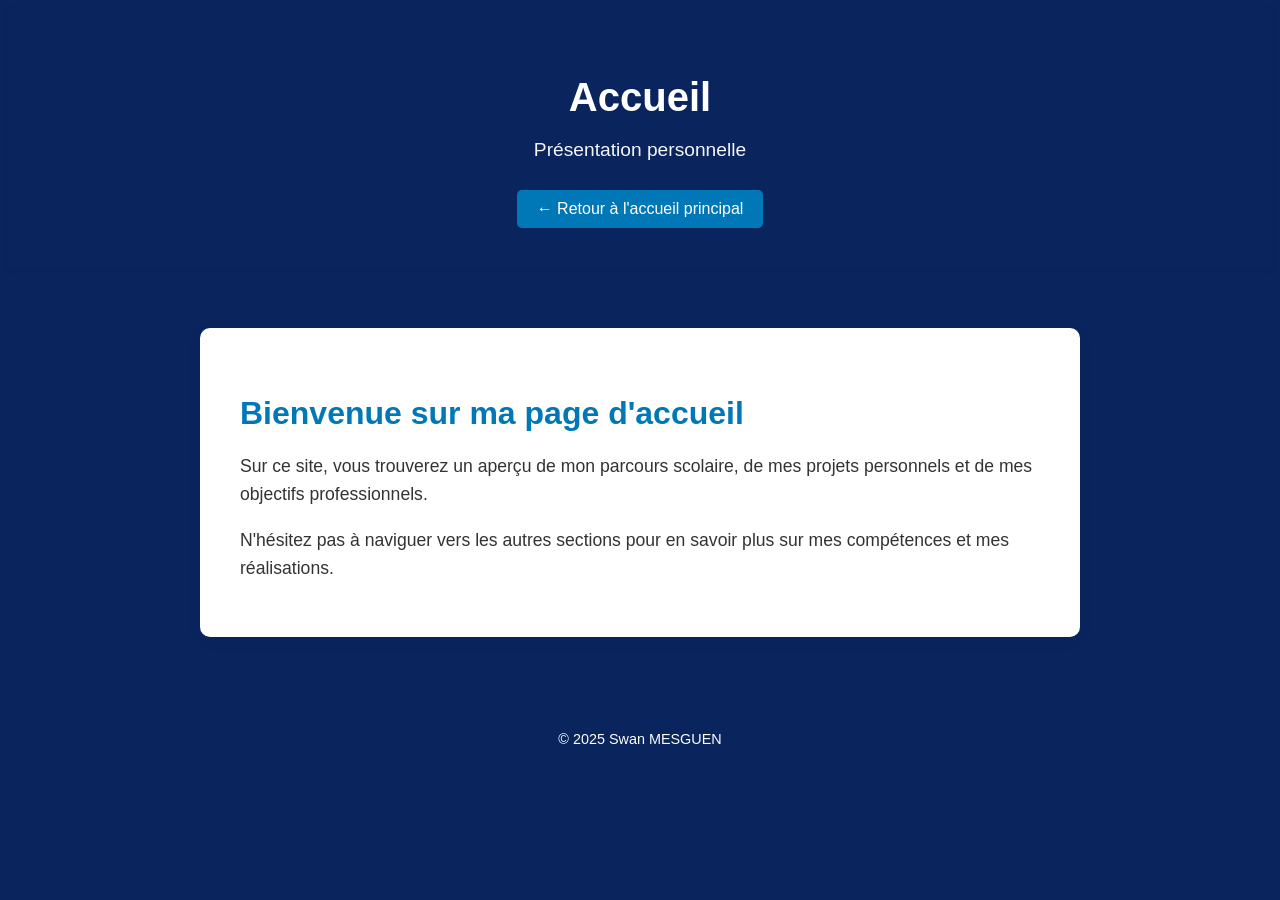
==== index.html @ 3f348a8d "Update and rename index.accueil.html to index.html" ====
<!DOCTYPE html>
<html lang="fr">
<head>
  <meta charset="UTF-8">
  <meta name="viewport" content="width=device-width, initial-scale=1.0">
  <title>Accueil – Swan MESGUEN</title>
  <link rel="stylesheet" href="styles.accueil.css"> <!-- On réutilise le même CSS -->
</head>
<body>

  <!-- HEADER ou bouton retour -->
  <header class="header">
    <div class="header__inner">
      <h1 class="header__name">Accueil</h1>
      <p class="header__subtitle">Présentation personnelle</p>
      <a href="indexversion3.html" style="display: inline-block; margin-top: 10px;">← Retour à l'accueil principal</a>
    </div>
  </header>

  <!-- CONTENU principal de la page Accueil -->
  <main>
    <section class="section">
      <div class="section__inner">
        <h2>Bienvenue sur ma page d'accueil</h2>
        
        <p>Sur ce site, vous trouverez un aperçu de mon parcours scolaire, de mes projets personnels et de mes objectifs professionnels.</p>
        <p>N'hésitez pas à naviguer vers les autres sections pour en savoir plus sur mes compétences et mes réalisations.</p>
      </div>
    </section>
  </main>

  <!-- FOOTER -->
  <footer class="footer">
    <div class="footer__inner">
      <p>© 2025 Swan MESGUEN</p>
    </div>
  </footer>

</body>
</html>
---- styles.accueil.css ----
/* ========== ACCUEIL.HTML STYLE PUR ========== */

/* Fond gris clair général */
body {
  background-color: #0a245e;
  font-family: 'Segoe UI', Tahoma, Geneva, Verdana, sans-serif;
  color: #333;
}

/* En-tête */
header {
  background-color: #0a245e;
  text-align: center;
  padding: 40px 20px;
  box-shadow: 0 2px 8px rgba(0, 0, 0, 0.05);
}

header h1 {
  font-size: 2.5rem;
  margin-bottom: 10px;
  color: #ffffff;
}

header p {
  font-size: 1.2rem;
  color: #f5f5f5;
}

header a {
  display: inline-block;
  margin-top: 15px;
  background-color: #0077b6;
  color: #fff;
  padding: 10px 20px;
  text-decoration: none;
  border-radius: 5px;
  transition: background 0.3s ease;
}


header a:hover {
  background-color: #0a245e;
}

/* Contenu principal */
main {
  padding: 60px 20px;
}

section {
  max-width: 800px;
  margin: 0 auto;
  background: #fff;
  padding: 40px;
  border-radius: 10px;
  box-shadow: 0 4px 16px rgba(0, 0, 0, 0.05);
  text-align: left;
}

section h2 {
  font-size: 2rem;
  margin-bottom: 20px;
  color: #0077b6;
}


section p {
  font-size: 1.1rem;
  line-height: 1.6;
  margin-bottom: 15px;
}

/* Footer */
footer {
  background-color: #0a245e;
  padding: 20px 0;
  text-align: center;
  font-size: 0.9rem;
  color: #fdfdfd;
}
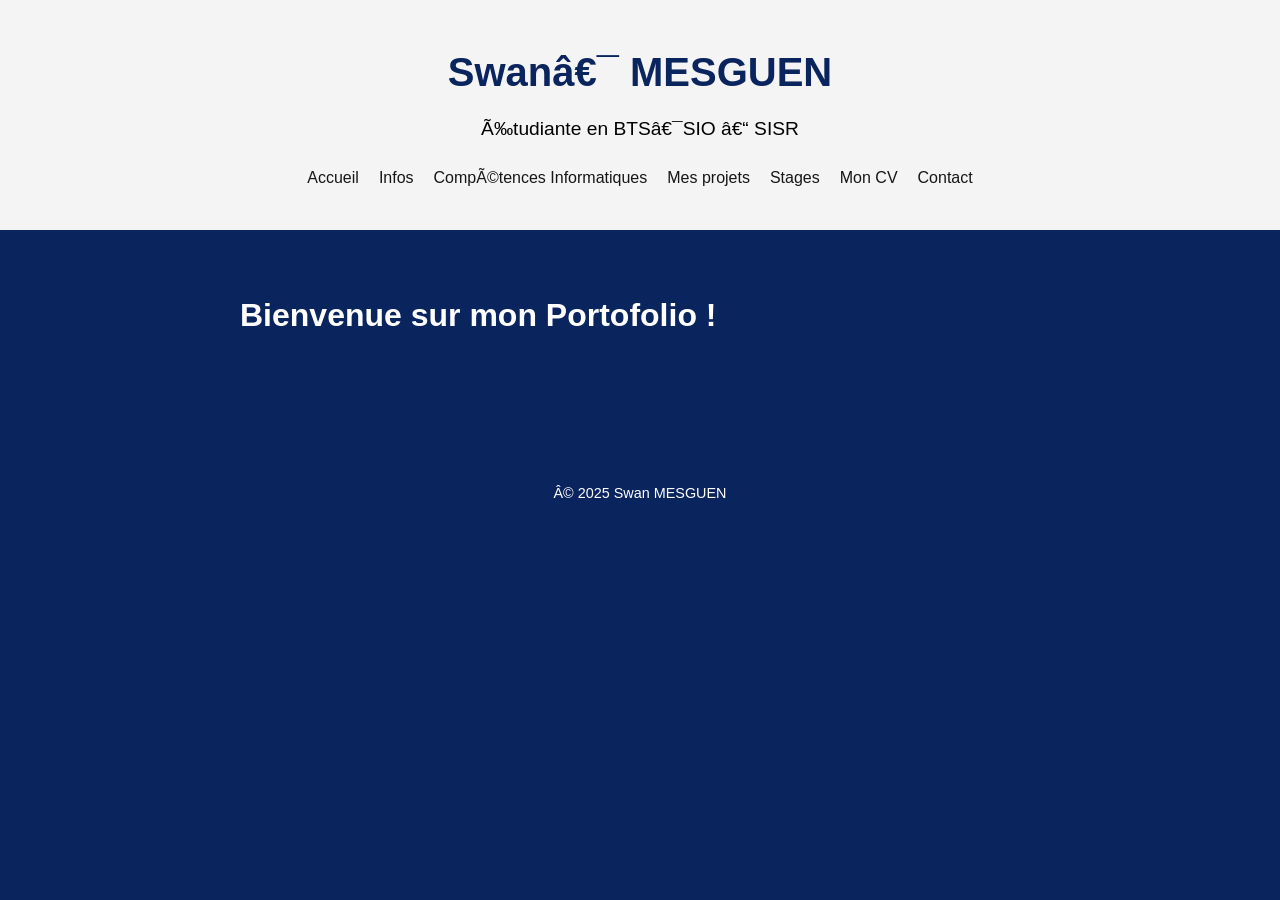
==== commit a11ccd2e: "Update and rename indexversion3.html to index.html" ====
--- a/index.html
+++ b/index.html
@@ -1,41 +1,62 @@
 <!DOCTYPE html>
 <html lang="fr">
 <head>
-  <meta charset="UTF-8">
-  <meta name="viewport" content="width=device-width, initial-scale=1.0">
-  <title>Accueil – Swan MESGUEN</title>
-  <link rel="stylesheet" href="styles.accueil.css"> <!-- On réutilise le même CSS -->
+  <meta charset="UTF‑8"> <!-- Encodage UTF-8 pour les caractères spéciaux -->
+  <meta name="viewport" content="width=device‑width, initial‑scale=1.0"> <!-- Responsive -->
+  <title>Portfolio – Swan MESGUEN</title>
+  <link rel="stylesheet" href="styless3.css"> <!-- Lien vers la feuille de style -->
 </head>
 <body>
 
-  <!-- HEADER ou bouton retour -->
+  
+
+  
+<!-- En-tête du site -->
   <header class="header">
     <div class="header__inner">
-      <h1 class="header__name">Accueil</h1>
-      <p class="header__subtitle">Présentation personnelle</p>
-      <a href="indexversion3.html" style="display: inline-block; margin-top: 10px;">← Retour à l'accueil principal</a>
+  
+      <!-- Nom et sous-titre -->
+      <h1 class="header__name">Swan  MESGUEN</h1>
+      <p class="header__subtitle">Étudiante en BTS SIO – SISR</p>
+
+      <!-- Menu de navigation -->
+      <nav class="nav">
+        <ul class="nav__list">
+          <li class="nav__item"><a href="file:///E:/Documents/BTS%20SIO%201/AP/Mission%203/Portofolio/index.accueil.html">Accueil</a></li>
+          <li class="nav__item"><a href="file:///E:/Documents/BTS%20SIO%201/AP/Mission%203/Portofolio/index.a-propos.html">Infos</a></li>
+          <li class="nav__item"><a href="file:///E:/Documents/BTS%20SIO%201/AP/Mission%203/Portofolio/index.competences.html">Compétences Informatiques</a></li>
+          <li class="nav__item"><a href="file:///E:/Documents/BTS%20SIO%201/AP/Mission%203/Portofolio/index.projets.html">Mes projets</a></li>
+          <li class="nav__item"><a href="file:///E:/Documents/BTS%20SIO%201/AP/Mission%203/Portofolio/index.stage.html">Stages</a></li>
+          <li class="nav__item"><a href="file:///E:/Documents/BTS%20SIO%201/AP/Mission2/CV%20HTML/cv_mesguen_swan.html">Mon CV</a></li>
+          <li class="nav__item"><a href="file:///E:/Documents/BTS%20SIO%201/AP/Mission%203/Portofolio/index.contact.html">Contact</a></li>
+        </ul>
+      </nav>
     </div>
   </header>
 
-  <!-- CONTENU principal de la page Accueil -->
+  <!-- Contenu principal -->
   <main>
-    <section class="section">
+    <!-- Section d'accueil -->
+    <section id="accueil" class="section accueil">
       <div class="section__inner">
-        <h2>Bienvenue sur ma page d'accueil</h2>
-        
-        <p>Sur ce site, vous trouverez un aperçu de mon parcours scolaire, de mes projets personnels et de mes objectifs professionnels.</p>
-        <p>N'hésitez pas à naviguer vers les autres sections pour en savoir plus sur mes compétences et mes réalisations.</p>
+        <h2>Bienvenue sur mon Portofolio ! </h2>
+       
       </div>
-    </section>
-  </main>
+    
+<!-- En-tête du site -->
+  <div class="footer">
+    <div class="footerr__inner">
 
-  <!-- FOOTER -->
-  <footer class="footer">
-    <div class="footer__inner">
+
+      <!-- FOOTER -->
+  <div class="footer">
+    <div class="footer__inner">  
       <p>© 2025 Swan MESGUEN</p>
     </div>
-  </footer>
+    </div>
 
 </body>
 </html>
 
+
+
--- a/styless3.css
+++ b/styless3.css
@@ -0,0 +1,147 @@
+/* =========================
+   RESET CSS de base
+========================= */
+* {
+  margin: 0;
+  padding: 0;
+  box-sizing: border-box;
+}
+
+/* =========================
+   BODY – police et couleurs globales
+========================= */
+body {
+  font-family: 'Segoe UI', Tahoma, Geneva, Verdana, sans-serif;
+  line-height: 1.6;
+  color: #0a245e;
+  background: #0a245e;
+}
+
+/* Liens cliquables */
+a {
+  color: #0066cc;
+  text-decoration: none;
+}
+
+a:hover {
+  text-decoration: underline;
+}
+
+/* =========================
+   HEADER
+========================= */
+.header {
+  background: #f4f4f4;
+  padding: 40px 0;
+  text-align: center;
+}
+
+.header__inner {
+  width: 90%;
+  max-width: 1000px;
+  margin: 0 auto;
+}
+
+/* Nom en grand */
+.header__name {
+  font-size: 2.5rem;
+  margin-bottom: 10px;
+}
+
+/* Sous-titre */
+.header__subtitle {
+  font-size: 1.2rem;
+  color: #000000;
+  margin-bottom: 20px;
+}
+
+/* Menu de navigation */
+.nav__list {
+  list-style: none;
+  display: flex;
+  justify-content: center;
+  gap: 20px;
+}
+
+.nav__item a {
+  font-size: 1rem;
+  color: #161616;
+  transition: color 0.3s;
+}
+
+.nav__item a:hover {
+  color: #0066cc;
+}
+
+/* =========================
+   SECTIONS GÉNÉRALES
+========================= */
+.section {
+  padding: 60px 0;
+}
+
+.section__inner {
+  width: 90%;
+  max-width: 800px;
+  margin: 0 auto;
+}
+
+/* Titres */
+.section h2 {
+  font-size: 2rem;
+  margin-bottom: 20px;
+  color: #ffffff;
+}
+
+/* Paragraphes */
+.section p {
+  margin-bottom: 20px;
+  color: #ffffff;
+}
+
+/* =========================
+   COMPÉTENCES
+========================= */
+.skills__list {
+  list-style: none;
+  display: flex;
+  flex-wrap: wrap;
+  gap: 10px;
+}
+
+.skills__item {
+  background: #eaeaea;
+  padding: 10px 15px;
+  border-radius: 4px;
+  font-size: 0.9rem;
+  color: #000;
+}
+
+/* =========================
+   FOOTER
+========================= */
+.footer {
+  background: #0a245e;
+  color: #fff;
+  text-align: center;
+  padding: 10px 0;
+}
+
+.footer__inner {
+  width: 90%;
+  max-width: 1000px;
+  margin: 0 auto;
+  font-size: 0.9rem;
+  text-align: center;
+}
+
+
+
+/* Style du footer */
+.footer__inner {
+  background-color: #0a245e;
+  color: #fff;
+  text-align: center;
+  padding: 100px 0;
+  font-size: 0.9rem;
+}
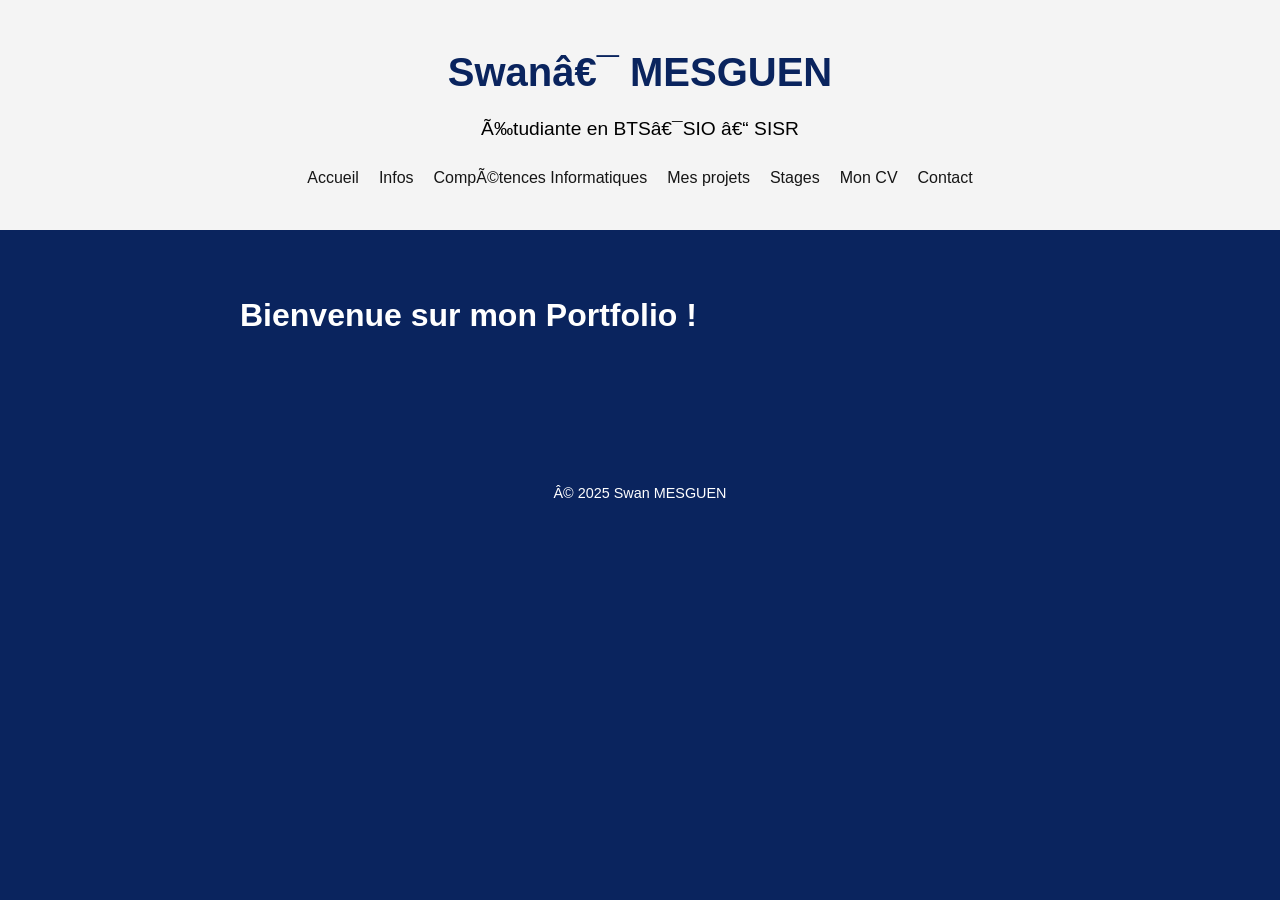
==== commit b5c7afac: "Fix formatting issues in index.html" ====
--- a/index.html
+++ b/index.html
@@ -22,13 +22,13 @@
       <!-- Menu de navigation -->
       <nav class="nav">
         <ul class="nav__list">
-          <li class="nav__item"><a href="file:///E:/Documents/BTS%20SIO%201/AP/Mission%203/Portofolio/index.accueil.html">Accueil</a></li>
-          <li class="nav__item"><a href="file:///E:/Documents/BTS%20SIO%201/AP/Mission%203/Portofolio/index.a-propos.html">Infos</a></li>
-          <li class="nav__item"><a href="file:///E:/Documents/BTS%20SIO%201/AP/Mission%203/Portofolio/index.competences.html">Compétences Informatiques</a></li>
-          <li class="nav__item"><a href="file:///E:/Documents/BTS%20SIO%201/AP/Mission%203/Portofolio/index.projets.html">Mes projets</a></li>
-          <li class="nav__item"><a href="file:///E:/Documents/BTS%20SIO%201/AP/Mission%203/Portofolio/index.stage.html">Stages</a></li>
-          <li class="nav__item"><a href="file:///E:/Documents/BTS%20SIO%201/AP/Mission2/CV%20HTML/cv_mesguen_swan.html">Mon CV</a></li>
-          <li class="nav__item"><a href="file:///E:/Documents/BTS%20SIO%201/AP/Mission%203/Portofolio/index.contact.html">Contact</a></li>
+          <li class="nav__item"><a href="index.accueil.html">Accueil</a></li>
+          <li class="nav__item"><a href="index.a-propos.html">Infos</a></li>
+          <li class="nav__item"><a href="index.competences.html">Compétences Informatiques</a></li>
+          <li class="nav__item"><a href="index.projets.html">Mes projets</a></li>
+          <li class="nav__item"><a href="index.stage.html">Stages</a></li>
+          <li class="nav__item"><a href="cv_mesguen_swan.html">Mon CV</a></li>
+          <li class="nav__item"><a href="index.contact.html">Contact</a></li>
         </ul>
       </nav>
     </div>
@@ -39,7 +39,7 @@
     <!-- Section d'accueil -->
     <section id="accueil" class="section accueil">
       <div class="section__inner">
-        <h2>Bienvenue sur mon Portofolio ! </h2>
+        <h2>Bienvenue sur mon Portfolio ! </h2>
        
       </div>
     
@@ -60,3 +60,6 @@
 
 
 
+
+
+
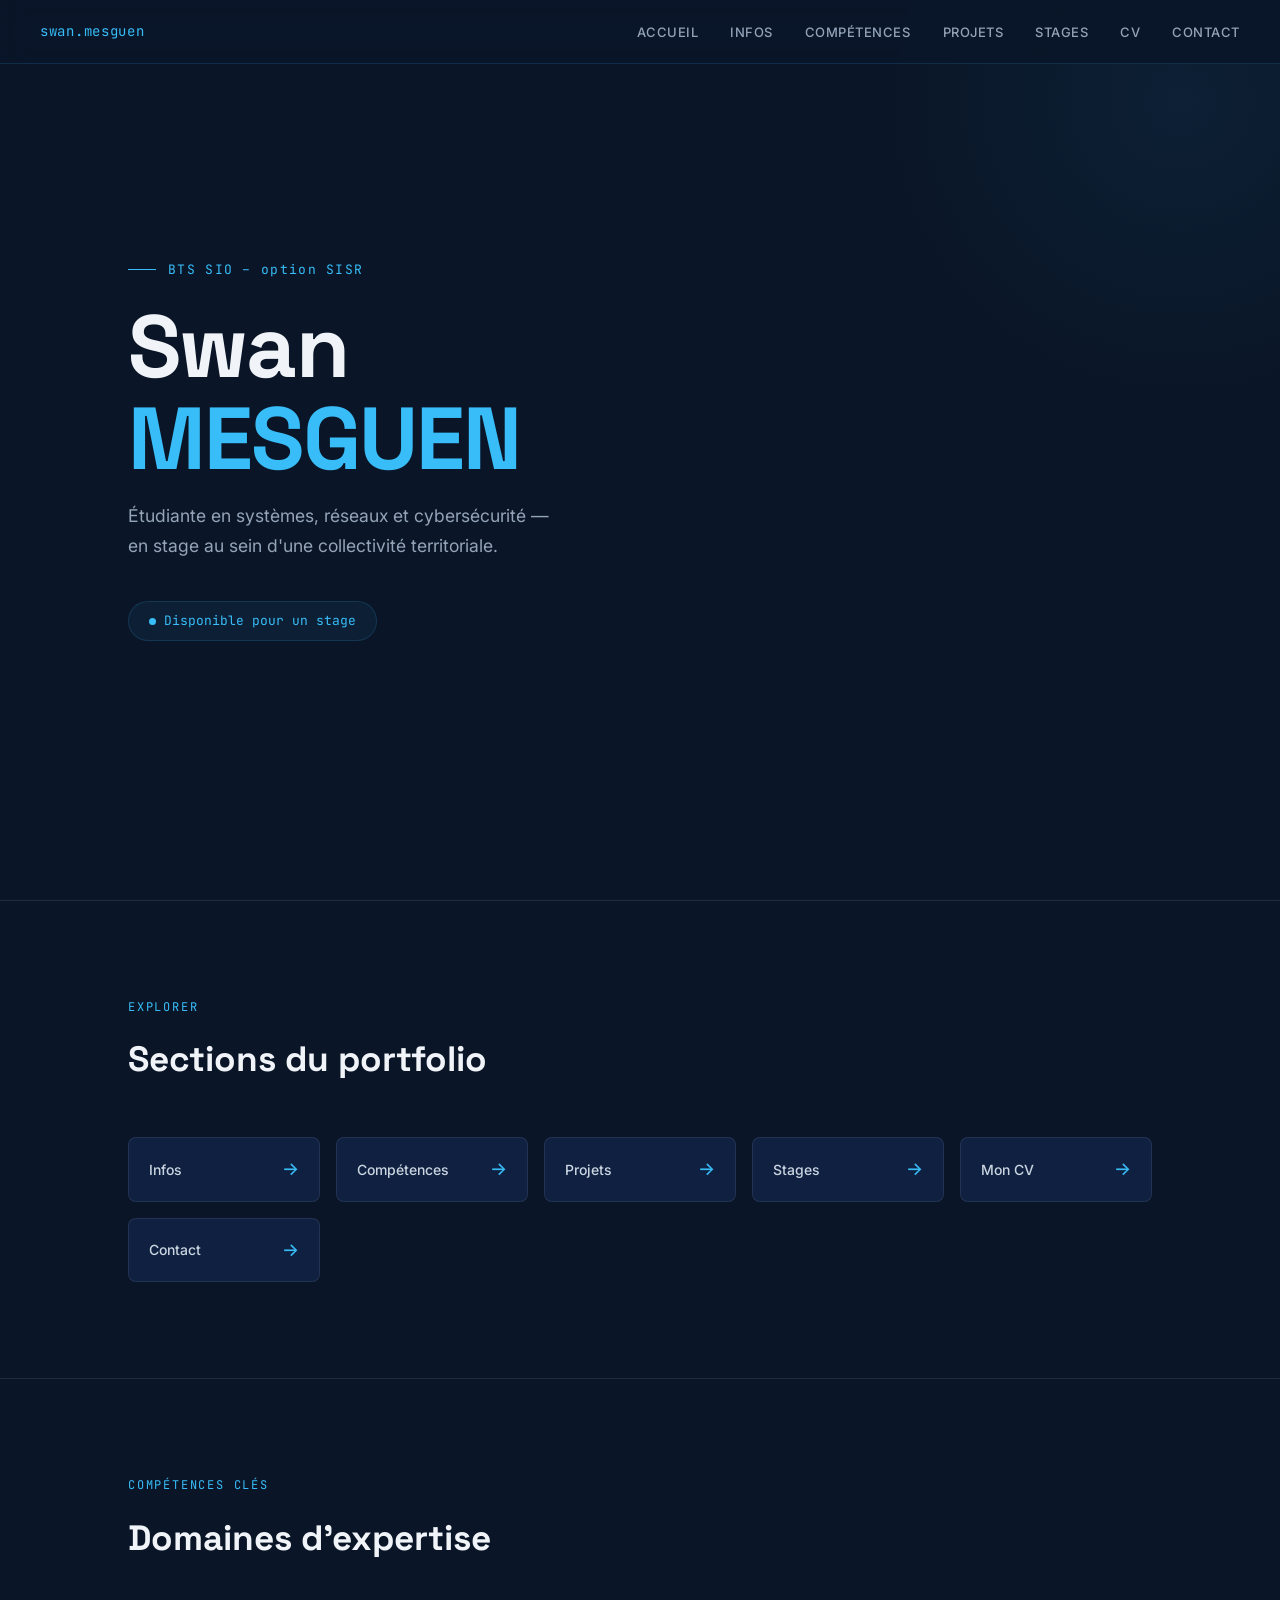
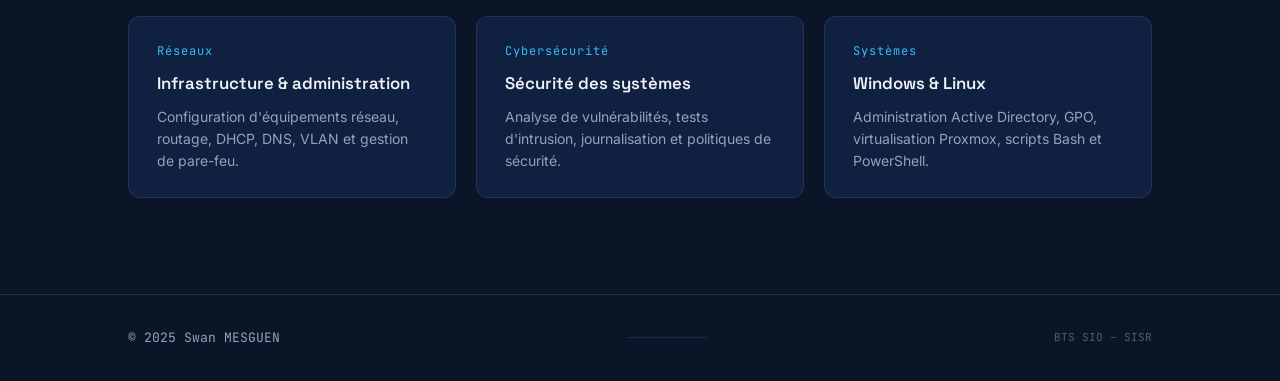
==== commit 05f80167: "Rename page-accueil.html to index.html" ====
--- a/index.html
+++ b/index.html
@@ -1,65 +1,377 @@
 <!DOCTYPE html>
 <html lang="fr">
 <head>
-  <meta charset="UTF‑8"> <!-- Encodage UTF-8 pour les caractères spéciaux -->
-  <meta name="viewport" content="width=device‑width, initial‑scale=1.0"> <!-- Responsive -->
+  <meta charset="UTF-8">
+  <meta name="viewport" content="width=device-width, initial-scale=1.0">
   <title>Portfolio – Swan MESGUEN</title>
-  <link rel="stylesheet" href="styless3.css"> <!-- Lien vers la feuille de style -->
+  <link rel="preconnect" href="https://fonts.googleapis.com">
+  <link rel="preconnect" href="https://fonts.gstatic.com" crossorigin>
+  <link href="https://fonts.googleapis.com/css2?family=Inter:wght@300;400;500;600&family=Space+Grotesk:wght@400;500;700&family=JetBrains+Mono:wght@400;500&display=swap" rel="stylesheet">
+  <style>
+    *, *::before, *::after { box-sizing: border-box; margin: 0; padding: 0; }
+
+    :root {
+      --navy:        #0A1628;
+      --navy-mid:    #0F2040;
+      --navy-light:  #1A3050;
+      --slate:       #94A3B8;
+      --slate-light: #CBD5E1;
+      --white:       #F0F4F8;
+      --cyan:        #38BDF8;
+      --cyan-dim:    #0EA5E9;
+      --border:      rgba(56,189,248,0.15);
+      --border-soft: rgba(148,163,184,0.15);
+    }
+
+    html { scroll-behavior: smooth; }
+
+    body {
+      font-family: 'Inter', sans-serif;
+      background: var(--navy);
+      color: var(--slate-light);
+      font-size: 16px;
+      line-height: 1.7;
+    }
+
+    /* ── NAV ── */
+    .nav {
+      position: fixed;
+      top: 0; left: 0; right: 0;
+      z-index: 100;
+      background: rgba(10,22,40,0.85);
+      backdrop-filter: blur(12px);
+      border-bottom: 1px solid var(--border);
+      padding: 0 2.5rem;
+      display: flex;
+      align-items: center;
+      justify-content: space-between;
+      height: 64px;
+    }
+
+    .nav__logo {
+      font-family: 'JetBrains Mono', monospace;
+      font-size: 14px;
+      color: var(--cyan);
+      letter-spacing: 0.05em;
+    }
+
+    .nav__list {
+      list-style: none;
+      display: flex;
+      gap: 2rem;
+    }
+
+    .nav__list a {
+      text-decoration: none;
+      font-size: 13px;
+      font-weight: 500;
+      color: var(--slate);
+      letter-spacing: 0.04em;
+      text-transform: uppercase;
+      position: relative;
+      padding-bottom: 2px;
+      transition: color 0.2s;
+    }
+
+    .nav__list a::after {
+      content: '';
+      position: absolute;
+      bottom: 0; left: 0;
+      width: 0; height: 1px;
+      background: var(--cyan);
+      transition: width 0.25s ease;
+    }
+
+    .nav__list a:hover { color: var(--white); }
+    .nav__list a:hover::after { width: 100%; }
+
+    /* ── HERO ── */
+    .hero {
+      min-height: 100vh;
+      display: flex;
+      align-items: center;
+      padding: 0 10vw;
+      position: relative;
+      overflow: hidden;
+    }
+
+    .hero::before {
+      content: '';
+      position: absolute;
+      top: -200px; right: -200px;
+      width: 600px; height: 600px;
+      background: radial-gradient(circle, rgba(56,189,248,0.06) 0%, transparent 70%);
+      pointer-events: none;
+    }
+
+    .hero__tag {
+      font-family: 'JetBrains Mono', monospace;
+      font-size: 13px;
+      color: var(--cyan);
+      letter-spacing: 0.1em;
+      margin-bottom: 1.25rem;
+      display: flex;
+      align-items: center;
+      gap: 0.75rem;
+    }
+
+    .hero__tag::before {
+      content: '';
+      display: inline-block;
+      width: 28px; height: 1px;
+      background: var(--cyan);
+    }
+
+    .hero__name {
+      font-family: 'Space Grotesk', sans-serif;
+      font-size: clamp(3rem, 7vw, 5.5rem);
+      font-weight: 700;
+      color: var(--white);
+      line-height: 1.05;
+      letter-spacing: -0.02em;
+      margin-bottom: 1rem;
+    }
+
+    .hero__name span {
+      color: var(--cyan);
+    }
+
+    .hero__sub {
+      font-size: 1.1rem;
+      color: var(--slate);
+      max-width: 440px;
+      margin-bottom: 2.5rem;
+    }
+
+    .hero__badge {
+      display: inline-flex;
+      align-items: center;
+      gap: 0.5rem;
+      border: 1px solid var(--border);
+      padding: 0.5rem 1.25rem;
+      border-radius: 999px;
+      font-size: 13px;
+      font-family: 'JetBrains Mono', monospace;
+      color: var(--cyan);
+      background: rgba(56,189,248,0.06);
+    }
+
+    .hero__dot {
+      width: 7px; height: 7px;
+      border-radius: 50%;
+      background: var(--cyan);
+      animation: pulse 2s infinite;
+    }
+
+    @keyframes pulse {
+      0%, 100% { opacity: 1; }
+      50% { opacity: 0.3; }
+    }
+
+    /* ── SECTION BASE ── */
+    .section {
+      padding: 6rem 10vw;
+      border-top: 1px solid var(--border-soft);
+    }
+
+    .section__eyebrow {
+      font-family: 'JetBrains Mono', monospace;
+      font-size: 12px;
+      letter-spacing: 0.15em;
+      text-transform: uppercase;
+      color: var(--cyan);
+      margin-bottom: 0.75rem;
+    }
+
+    .section__title {
+      font-family: 'Space Grotesk', sans-serif;
+      font-size: clamp(1.6rem, 3vw, 2.2rem);
+      font-weight: 700;
+      color: var(--white);
+      margin-bottom: 3rem;
+    }
+
+    /* ── CARDS GRID ── */
+    .cards {
+      display: grid;
+      grid-template-columns: repeat(auto-fit, minmax(260px, 1fr));
+      gap: 1.25rem;
+    }
+
+    .card {
+      background: var(--navy-mid);
+      border: 1px solid var(--border-soft);
+      border-radius: 12px;
+      padding: 1.5rem 1.75rem;
+      transition: border-color 0.2s, transform 0.2s;
+    }
+
+    .card:hover {
+      border-color: var(--border);
+      transform: translateY(-3px);
+    }
+
+    .card__label {
+      font-size: 12px;
+      font-family: 'JetBrains Mono', monospace;
+      color: var(--cyan);
+      letter-spacing: 0.08em;
+      margin-bottom: 0.5rem;
+    }
+
+    .card__title {
+      font-family: 'Space Grotesk', sans-serif;
+      font-size: 1.05rem;
+      font-weight: 600;
+      color: var(--white);
+      margin-bottom: 0.5rem;
+    }
+
+    .card__text {
+      font-size: 14px;
+      color: var(--slate);
+      line-height: 1.6;
+    }
+
+    /* ── NAV LINKS ── */
+    .nav-links {
+      display: grid;
+      grid-template-columns: repeat(auto-fit, minmax(180px, 1fr));
+      gap: 1rem;
+    }
+
+    .nav-link {
+      display: flex;
+      align-items: center;
+      justify-content: space-between;
+      padding: 1rem 1.25rem;
+      border: 1px solid var(--border-soft);
+      border-radius: 8px;
+      text-decoration: none;
+      color: var(--slate-light);
+      background: var(--navy-mid);
+      font-size: 14px;
+      font-weight: 500;
+      transition: border-color 0.2s, color 0.2s, background 0.2s;
+    }
+
+    .nav-link:hover {
+      border-color: var(--cyan);
+      color: var(--white);
+      background: var(--navy-light);
+    }
+
+    .nav-link__arrow {
+      font-size: 18px;
+      color: var(--cyan);
+      transition: transform 0.2s;
+    }
+
+    .nav-link:hover .nav-link__arrow { transform: translateX(4px); }
+
+    /* ── FOOTER ── */
+    .footer {
+      border-top: 1px solid var(--border-soft);
+      padding: 2rem 10vw;
+      display: flex;
+      align-items: center;
+      justify-content: space-between;
+    }
+
+    .footer__copy {
+      font-size: 13px;
+      font-family: 'JetBrains Mono', monospace;
+      color: var(--slate);
+    }
+
+    .footer__line {
+      height: 1px;
+      width: 80px;
+      background: var(--border);
+    }
+
+    @media (max-width: 640px) {
+      .nav { padding: 0 1.25rem; }
+      .nav__list { gap: 1rem; }
+      .hero, .section { padding-left: 1.5rem; padding-right: 1.5rem; }
+      .footer { flex-direction: column; gap: 1rem; text-align: center; }
+    }
+  </style>
 </head>
 <body>
 
-  
-
-  
-<!-- En-tête du site -->
-  <header class="header">
-    <div class="header__inner">
-  
-      <!-- Nom et sous-titre -->
-      <h1 class="header__name">Swan  MESGUEN</h1>
-      <p class="header__subtitle">Étudiante en BTS SIO – SISR</p>
-
-      <!-- Menu de navigation -->
-      <nav class="nav">
-        <ul class="nav__list">
-          <li class="nav__item"><a href="index.accueil.html">Accueil</a></li>
-          <li class="nav__item"><a href="index.a-propos.html">Infos</a></li>
-          <li class="nav__item"><a href="index.competences.html">Compétences Informatiques</a></li>
-          <li class="nav__item"><a href="index.projets.html">Mes projets</a></li>
-          <li class="nav__item"><a href="index.stage.html">Stages</a></li>
-          <li class="nav__item"><a href="cv_mesguen_swan.html">Mon CV</a></li>
-          <li class="nav__item"><a href="index.contact.html">Contact</a></li>
-        </ul>
-      </nav>
+  <!-- Navigation fixe -->
+  <header class="nav">
+    <div class="nav__logo">swan.mesguen</div>
+    <nav>
+      <ul class="nav__list">
+        <li><a href="accueil.html">Accueil</a></li>
+        <li><a href="infos.html">Infos</a></li>
+        <li><a href="competences.html">Compétences</a></li>
+        <li><a href="projets.html">Projets</a></li>
+        <li><a href="index.stage.html">Stages</a></li>
+        <li><a href="cv-swan.html">CV</a></li>
+        <li><a href="contact.html">Contact</a></li>
+      </ul>
+    </nav>
+  </header>
+
+  <!-- Hero -->
+  <section class="hero">
+    <div>
+      <p class="hero__tag">BTS SIO – option SISR</p>
+      <h1 class="hero__name">Swan<br><span>MESGUEN</span></h1>
+      <p class="hero__sub">Étudiante en systèmes, réseaux et cybersécurité — en stage au sein d'une collectivité territoriale.</p>
+      <div class="hero__badge">
+        <span class="hero__dot"></span>
+        Disponible pour un stage
+      </div>
     </div>
-  </header>
-
-  <!-- Contenu principal -->
-  <main>
-    <!-- Section d'accueil -->
-    <section id="accueil" class="section accueil">
-      <div class="section__inner">
-        <h2>Bienvenue sur mon Portfolio ! </h2>
-       
+  </section>
+
+  <!-- Navigation principale -->
+  <section class="section">
+    <p class="section__eyebrow">Explorer</p>
+    <h2 class="section__title">Sections du portfolio</h2>
+    <nav class="nav-links">
+      <a href="infos.html" class="nav-link">Infos <span class="nav-link__arrow">→</span></a>
+      <a href="competences.html" class="nav-link">Compétences <span class="nav-link__arrow">→</span></a>
+      <a href="projets.html" class="nav-link">Projets <span class="nav-link__arrow">→</span></a>
+      <a href="stage.html" class="nav-link">Stages <span class="nav-link__arrow">→</span></a>
+      <a href="cv-swan.html" class="nav-link">Mon CV <span class="nav-link__arrow">→</span></a>
+      <a href="contact.html" class="nav-link">Contact <span class="nav-link__arrow">→</span></a>
+    </nav>
+  </section>
+
+  <!-- Points forts -->
+  <section class="section">
+    <p class="section__eyebrow">Compétences clés</p>
+    <h2 class="section__title">Domaines d'expertise</h2>
+    <div class="cards">
+      <div class="card">
+        <p class="card__label">Réseaux</p>
+        <h3 class="card__title">Infrastructure & administration</h3>
+        <p class="card__text">Configuration d'équipements réseau, routage, DHCP, DNS, VLAN et gestion de pare-feu.</p>
       </div>
-    
-<!-- En-tête du site -->
-  <div class="footer">
-    <div class="footerr__inner">
-
-
-      <!-- FOOTER -->
-  <div class="footer">
-    <div class="footer__inner">  
-      <p>© 2025 Swan MESGUEN</p>
+      <div class="card">
+        <p class="card__label">Cybersécurité</p>
+        <h3 class="card__title">Sécurité des systèmes</h3>
+        <p class="card__text">Analyse de vulnérabilités, tests d'intrusion, journalisation et politiques de sécurité.</p>
+      </div>
+      <div class="card">
+        <p class="card__label">Systèmes</p>
+        <h3 class="card__title">Windows & Linux</h3>
+        <p class="card__text">Administration Active Directory, GPO, virtualisation Proxmox, scripts Bash et PowerShell.</p>
+      </div>
     </div>
-    </div>
+  </section>
+
+  <!-- Footer -->
+  <footer class="footer">
+    <span class="footer__copy">© 2025 Swan MESGUEN</span>
+    <div class="footer__line"></div>
+    <span class="footer__copy" style="font-size:11px; opacity:.5;">BTS SIO – SISR</span>
+  </footer>
 
 </body>
 </html>
-
-
-
-
-
-
